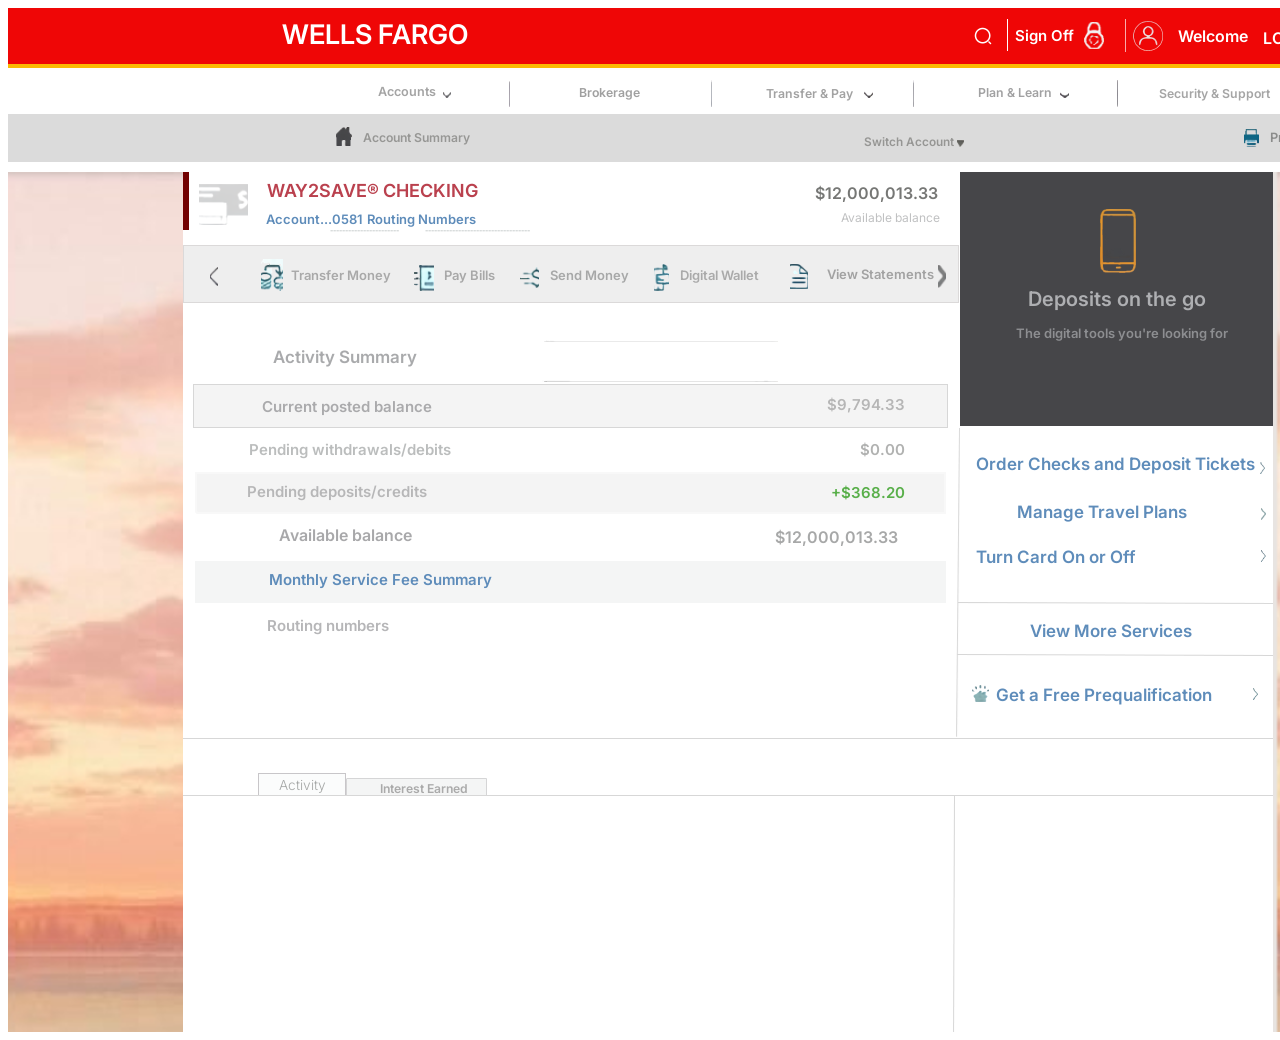
==== new_account.html @ 590e00a7 "Initial commit: Wells Fargo login page with sign-out functionality" ====
<!DOCTYPE html>
<html lang="en">
  <head>
    <meta charset="UTF-8" />
    <meta name="viewport" content="width=device-width, initial-scale=1.0" />
    <title>Generated by Codia AI</title>
    <link rel="stylesheet" href="https://fonts.googleapis.com/css2?family=Inter:wght@300;400;600&display=swap" />
    <link rel="stylesheet" href="new_account.css" />
  </head>
  <body>
    <div class="main-container">
      <div class="rectangle">
        <div class="line"></div>
        <div class="line-1"></div>
        <div class="image"></div>
        <div class="image-2"></div>
        <span class="wells-fargo">WELLS FARGO</span
        ><span class="welcome">Welcome</span
        ><span class="sign-off">Sign Off</span>
        <div class="search-normal"></div>
        <div class="user-profile">
          <a href="#" class="nav-link user-profile-link">
            <span class="anthony">LORI</span>
            <div class="image-3"></div>
          </a>
        </div>
      </div>
      <div class="rectangle-4"></div>
      <div class="flex-row-b">
        <div class="background"></div>
        <div class="background-5"></div>
        <div class="background-6"></div>
        <a href="#" class="nav-link"><span class="accounts">Accounts</span></a>
        <div class="background-7"></div>
        <a href="#" class="nav-link"><span class="brokerage">Brokerage</span></a>
        <a href="#" class="nav-link"><span class="transfer-pay">Transfer & Pay</span></a>
        <a href="#" class="nav-link"><span class="plan-learn">Plan & Learn</span></a>
        <a href="#" class="nav-link"><span class="security-support">Security & Support</span></a>
        <div class="image-8"></div>
        <div class="image-9"></div>
        <div class="image-a"></div>
        <div class="image-b"></div>
      </div>
    <div class="flex-row-gray">
      <div class="flex-row-efbe">
        <div class="image-c"></div>
        <a href="#" class="nav-link"><span class="account-summary">Account Summary</span></a>
        <a href="#" class="nav-link"><span class="print">Print</span></a>
        <div class="image-d"></div>
        <a href="#" class="nav-link"><span class="switch-account">Switch Account</span></a>
        <div class="image-e"></div>
      </div>
    </div>
    <div class="fix">
      <div class="flex-row">
        <div class="image-f"></div>
        <div class="rectangle-10"></div>
        <div class="rectangle-11">
          <div class="image-12"></div>
          <span class="deposits-on-the-go">Deposits on the go</span
          ><span class="digital-tool"
            >The digital tools you're looking for</span
          >
        </div>
        <div class="image-13"></div>
        <span class="way2save-checking">WAY2SAVE® CHECKING</span
        ><span class="balance">$12,000,013.33</span>
        <div class="image-14"></div>
        <span class="available-balance">Available balance</span
        ><span class="account-number">Account...0581</span
        ><span class="routing-numbers">Routing Numbers</span
        ><span class="divider">-----------------------</span
        ><span class="divider-15">-----------------------------------</span>
        <div class="rectangle-16">
          <div class="image-17"></div>
          <a href="#" class="nav-link"><span class="transfer-money">Transfer Money</span></a>
          <a href="#" class="nav-link"><span class="view-statements">View Statements</span></a>
          <a href="#" class="nav-link"><span class="digital-wallet">Digital Wallet</span></a>
          <a href="#" class="nav-link"><span class="send-money">Send Money</span></a>
          <a href="#" class="nav-link"><span class="pay-bills">Pay Bills</span></a>
          <div class="image-18"></div>
          <div class="image-19"></div>
          <div class="image-1a"></div>
          <div class="image-1b"></div>
          <div class="image-1c"></div>
          <div class="image-1d"></div>
        </div>
        <div class="background-1e"></div>
        <span class="activity-summary">Activity Summary</span>
        <div class="background-1f"></div>
        <div class="background-20">
          <span class="dollar-amount">$9,794.33</span
          ><span class="current-posted-balance">Current posted balance</span>
        </div>
        <div class="line-21"></div>
        <span class="pending-withdrawals">Pending withdrawals/debits</span
        ><span class="dollar-amount-22">$0.00</span
        ><span class="order-checks-deposit"
          >Order Checks and Deposit Tickets</span
        >
        <div class="image-23"></div>
        <div class="background-24">
          <span class="pending-deposits">Pending deposits/credits</span
          ><span class="positive-dollar-amount">+$368.20</span>
        </div>
        <a href="#" class="nav-link"><span class="manage-travel-plans">Manage Travel Plans</span></a>
        <div class="image-25"></div>
        <span class="available-balance-26">Available balance</span
        ><span class="dollar-amount-27">$12,000,013.33</span
        ><span class="turn-card">Turn Card On or Off</span>
        <div class="image-28"></div>
        <div class="background-29">
          <span class="monthly-service-summary"
            >Monthly Service Fee Summary</span
          >
        </div>
        <div class="line-2a"></div>
        <a href="#" class="nav-link"><span class="view-more-services">View More Services</span></a>
        <span class="routing-numbers-2b">Routing numbers</span>
        <div class="line-2c"></div>
        <a href="#" class="nav-link"><span class="free-prequalification">Get a Free Prequalification</span></a>
        <div class="image-2d"></div>
        <div class="image-2e"></div>
        <div class="line-2f"></div>
        <button class="button-background">
          <span class="activity">Activity</span></button
        ><button class="button-background-30">
          <span class="interest-earned">Interest Earned</span>
        </button>
        <div class="line-31"></div>
        <div class="line-32"></div>
      </div>
      <div class="rectangle-33"></div>
    </div>  
    </div>
    <!-- Generated by Codia AI - https://codia.ai/ -->
  </body>
</html>

<script>
  document.addEventListener('DOMContentLoaded', function() {
    const signOutImage = document.querySelector('.image-3');
    signOutImage.addEventListener('click', function(event) {
      event.preventDefault(); // Prevent default link behavior
      window.location.href = 'index.html';
    });
  });
</script>
---- new_account.css ----
:root {
  --default-font-family: -apple-system, BlinkMacSystemFont, "Segoe UI", Roboto,
    Ubuntu, "Helvetica Neue", Helvetica, Arial, "PingFang SC",
    "Hiragino Sans GB", "Microsoft Yahei UI", "Microsoft Yahei",
    "Source Han Sans CN", sans-serif;
}

.main-container {
  overflow: hidden;
}

.main-container,
.main-container * {
  box-sizing: border-box;
}

input,
select,
textarea,
button {
  outline: 0;
}

.main-container {
  position: relative;
  display: block;
  width: 1500px;
  height: 1024px;
  margin: 0;
  margin-right: 0%;
  padding-left: 100px;
  padding: 0;
  padding-top: 0px;
  padding-right: 0px;
  max-width: 1500px;
  z-index: 0;
  /* overflow: hidden; */
}
.rectangle {
  position: relative;
  width: 1500px;
  height: 56px;
  padding-top: 0px;
  margin: 0 0 0 0;
  background: #ef0606;
  z-index: 0;
}
.line {
  position: absolute;
  width: 1.134px;
  height: 33.004px;
  top: 10.996px;
  left: 1117px;
  background: url(./assets/images/8113a5f5-5e29-45af-87a8-b1289c3a0754.png)
    no-repeat center;
  background-size: cover;
  z-index: 14;
}
.line-1 {
  position: absolute;
  width: 1px;
  height: 32px;
  top: 11px;
  left: 999px;
  background: url(./assets/images/c2075826-b5a1-4ac4-806a-5e6f67de617b.png)
    no-repeat center;
  background-size: cover;
  z-index: 13;
}
.image {
  position: absolute;
  width: 30px;
  height: 30px;
  right: 345px;
  bottom: 13px;
  background: url(./assets/images/2124536aaaf0f6bac776b0848b46cb7a9f22b050.png)
    no-repeat center;
  background-size: cover;
  z-index: 17;
}
.image-2 {
  position: absolute;
  width: 20px;
  height: 27px;
  right: 404px;
  bottom: 15px;
  background: url(./assets/images/d6265e5ce6ab6002d90f1b7dfa2d84dd53716d90.png)
    no-repeat center;
  background-size: cover;
  z-index: 16;
}
.wells-fargo {
  display: flex;
  align-items: center;
  justify-content: flex-start;
  position: absolute;
  height: 21px;
  right: 1040px;
  bottom: 19px;
  color: #ffffff;
  font-family: Inter, var(--default-font-family);
  font-size: 27px;
  font-weight: 600;
  line-height: 21px;
  text-align: left;
  white-space: nowrap;
  z-index: 12;
}
.welcome {
  display: flex;
  align-items: center;
  justify-content: flex-start;
  position: absolute;
  height: 22px;
  right: 260px;
  bottom: 16px;
  color: #ffffff;
  font-family: Inter, var(--default-font-family);
  font-size: 16px;
  font-weight: 600;
  line-height: 19.364px;
  text-align: left;
  white-space: nowrap;
  z-index: 11;
}
.sign-off {
  display: flex;
  align-items: center;
  justify-content: flex-start;
  position: absolute;
  height: 20px;
  right: 434px;
  bottom: 18px;
  color: #ffffff;
  font-family: Inter, var(--default-font-family);
  font-size: 15px;
  font-weight: 600;
  line-height: 18.153px;
  text-align: left;
  white-space: nowrap;
  z-index: 15;
}
.search-normal {
  position: absolute;
  width: 18px;
  height: 18px;
  top: 19px;
  left: 966px;
  background: url(./assets/images/7bbb8b8b-d694-4753-94b0-d62ac3798cb1.png)
    no-repeat center;
  background-size: cover;
  z-index: 1;
}
.anthony {
  display: flex;
  align-items: center;
  justify-content: flex-start;
  position: absolute;
  height: 19px;
  right: 210px;
  bottom: 16px;
  color: #ffffff;
  font-family: Inter, var(--default-font-family);
  font-size: 16px;
  font-weight: 600;
  line-height: 19px;
  text-align: left;
  white-space: nowrap;
  z-index: 10;
}
.image-3 {
  position: absolute;
  width: 10px;
  height: 6px;
  right: 195px;
  bottom: 22px;
  background: url(./assets/images/362fa969bb341b2f31ec46b767c3fed4dd1fdba9.png)
    no-repeat center;
  background-size: cover;
  z-index: 39;
}
.rectangle-4 {
  position: relative;
  width: 1500px;
  height: 4px;
  margin: 0 0 0 0;
  background: #fbb903;
  z-index: 18;
}
.flex-row-b {
  position: relative;
  width: 914px;
  height: 27px;
  margin: 12px 0 0 370px;
  z-index: 38;
}
.background {
  position: absolute;
  width: 1px;
  height: 27px;
  right: 580px;
  bottom: 0;
  background: url(./assets/images/cf15f701b71549f861f03081f205f1c226b9502d.png)
    no-repeat center;
  background-size: cover;
  z-index: 34;
}
.background-5 {
  position: absolute;
  width: 1px;
  height: 27px;
  right: 378px;
  bottom: 0;
  background: url(./assets/images/98e2e82369e04e80d16893b35ea9cd07b812ee2c.png)
    no-repeat center;
  background-size: cover;
  z-index: 31;
}
.background-6 {
  position: absolute;
  width: 1px;
  height: 27px;
  right: 174px;
  bottom: 0;
  background: url(./assets/images/149557b650c3f80b8f9e9457c5eed74394e0b257.png)
    no-repeat center;
  background-size: cover;
  z-index: 28;
}
.accounts {
  display: flex;
  align-items: center;
  justify-content: flex-start;
  position: absolute;
  width: 61px;
  height: 23px;
  right: 853px;
  bottom: 3px;
  color: #a4a4a4;
  font-family: Inter, var(--default-font-family);
  font-size: 12.600000381469727px;
  font-weight: 600;
  line-height: 12.828px;
  text-align: left;
  z-index: 38;
}
.background-7 {
  position: absolute;
  width: 1px;
  height: 26px;
  right: 782px;
  bottom: 0;
  background: url(./assets/images/e13cdbbe264c7c7838c0ca15bde9c5e5debe621d.png)
    no-repeat center;
  background-size: cover;
  z-index: 36;
}
.brokerage {
  display: flex;
  align-items: center;
  justify-content: flex-start;
  position: absolute;
  width: 63px;
  height: 25px;
  right: 650px;
  bottom: 1px;
  color: #a0a0a0;
  font-family: Inter, var(--default-font-family);
  font-size: 12.300000190734863px;
  font-weight: 600;
  line-height: 12.465px;
  text-align: left;
  z-index: 35;
}
.transfer-pay {
  display: flex;
  align-items: center;
  justify-content: flex-start;
  position: absolute;
  width: 96px;
  height: 25px;
  right: 430px;
  bottom: 1px;
  color: #a2a2a2;
  font-family: Inter, var(--default-font-family);
  font-size: 12.300000190734863px;
  font-weight: 600;
  line-height: 13.313px;
  text-align: left;
  z-index: 33;
}
.plan-learn {
  display: flex;
  align-items: center;
  justify-content: flex-start;
  position: absolute;
  width: 78px;
  height: 23px;
  right: 236px;
  bottom: 3px;
  color: #a1a1a2;
  font-family: Inter, var(--default-font-family);
  font-size: 12.300000190734863px;
  font-weight: 600;
  line-height: 13.313px;
  text-align: left;
  z-index: 30;
}
.security-support {
  display: flex;
  align-items: center;
  justify-content: flex-start;
  position: absolute;
  width: 121px;
  height: 25px;
  right: 12px;
  bottom: 1px;
  color: #a5a5a5;
  font-family: Inter, var(--default-font-family);
  font-size: 12.300000190734863px;
  font-weight: 600;
  line-height: 13.313px;
  text-align: left;
  z-index: 27;
}
.image-8 {
  position: absolute;
  width: 9px;
  height: 7px;
  right: 419px;
  bottom: 9px;
  background: url(./assets/images/d9cc2057189eb403ca39dc28c183756a2d7d2c04.png)
    no-repeat center;
  background-size: cover;
  z-index: 32;
}
.image-9 {
  position: absolute;
  width: 8px;
  height: 6px;
  right: 841px;
  bottom: 9px;
  background: url(./assets/images/b571c68d5eb4e217d1e2727513f5bc612e9f504d.png)
    no-repeat center;
  background-size: cover;
  z-index: 37;
}
.image-a {
  position: absolute;
  width: 9px;
  height: 6px;
  right: 223px;
  bottom: 9px;
  background: url(./assets/images/f916e693683e4bd14ca6e9369f59dc3b9c8b0d9c.png)
    no-repeat center;
  background-size: cover;
  z-index: 29;
}
.image-b {
  position: absolute;
  width: 7px;
  height: 6px;
  right: 0;
  bottom: 9px;
  background: url(./assets/images/54856b3ed15da0260d69d344d4b9422e6ae061c1.png)
    no-repeat center;
  background-size: cover;
  z-index: 26;
}
.rectangle-33 {
  position: absolute;
  width: 1500px;
  height: 48px;
  top: 60px;
  left: 0;
  background: rgb(255, 255, 255);
  z-index: 19;
}
.flex-row-gray{
  position: flex;
  width: 1500px;
  background-color: #dbdbdb;
  height: 48px;
  margin-bottom: 0px;
  bottom: 0;
  padding-bottom: 0px;
}
.flex-row-efbe {
  position: relative;
  top: 13px;
  padding-top: 25px;
  width: 973px;
  height: 26px;
  margin: 7px 0 0 328px;
  /* z-index: 25; */
}
.fix{
  position: relative;
  top: 0px;
  padding-top:0px;
  bottom: 0px;
  margin: 0px;
  /* z-index: 25; */
}
.image-c {
  position: absolute;
  width: 16px;
  height: 19px;
  right: 957px;
  bottom: 7px;
  background: url(./assets/images/d2508aeb5e4beff5aec8ff0466ebe1c7a855d8de.png)
    no-repeat center;
  background-size: cover;
  z-index: 25;
}
.account-summary {
  display: flex;
  align-items: center;
  justify-content: flex-start;
  position: absolute;
  width: 129px;
  height: 23px;
  right: 817px;
  bottom: 3px;
  color: #979795;
  font-family: Inter, var(--default-font-family);
  font-size: 12.199999809265137px;
  font-weight: 600;
  line-height: 14.765px;
  text-align: left;
  z-index: 24;
}
.print {
  display: flex;
  align-items: center;
  justify-content: flex-start;
  position: absolute;
  height: 22px;
  right: 10px;
  bottom: 4px;
  color: #8b8c8b;
  font-family: Inter, var(--default-font-family);
  font-size: 12.800000190734863px;
  font-weight: 600;
  line-height: 15.491px;
  text-align: left;
  white-space: nowrap;
  z-index: 20;
}
.image-d {
  position: absolute;
  width: 15px;
  height: 18px;
  right: 50px;
  bottom: 6px;
  background: url(./assets/images/dc6bc7fe342d490ac4a3c510e1454328dc252888.png)
    no-repeat center;
  background-size: cover;
  z-index: 21;
}
.switch-account {
  display: flex;
  align-items: center;
  justify-content: flex-start;
  position: absolute;
  height: 21px;
  right: 355px;
  bottom: 0;
  color: #969694;
  font-family: Inter, var(--default-font-family);
  font-size: 11.800000190734863px;
  font-weight: 600;
  line-height: 14.281px;
  text-align: left;
  white-space: nowrap;
  z-index: 23;
}
.image-e {
  position: absolute;
  width: 7px;
  height: 7px;
  right: 345px;
  bottom: 6px;
  background: url(./assets/images/b8b8239511196f354ec8dd4d8b53a2d0bc9b6d6a.png)
    no-repeat center;
  background-size: cover;
  z-index: 22;
}
.flex-row {
  position: relative;
  width: 1440px;
  height: 874px;
  margin: 10px 0 0 0;
  z-index: 95;
}
.image-f {
  position: absolute;
  width: 175px;
  height: 868px;
  right: 1265px;
  bottom: 6px;
  background: url(./assets/images/ba2c042ae5db1d3467dabd99457372ea5735ea22.png)
    no-repeat center;
  background-size: cover;
  z-index: 41;
}
.rectangle-10 {
  position: absolute;
  width: 6px;
  height: 58px;
  top: 0;
  left: 175px;
  background: #730101;
  z-index: 50;
}
.rectangle-11 {
  position: absolute;
  width: 313px;
  height: 254px;
  top: 0;
  left: 952px;
  background: #464649;
}
.image-12 {
  position: relative;
  width: 36px;
  height: 64px;
  margin: 37px 0 0 140px;
  background: url(./assets/images/0ca7b969aa60dad54f6df744aaeee1ff8ede5492.png)
    no-repeat center;
  background-size: cover;
  z-index: 2;
}
.deposits-on-the-go {
  display: block;
  position: relative;
  height: 23px;
  margin: 15px 0 0 68px;
  color: #aeafb2;
  font-family: Inter, var(--default-font-family);
  font-size: 20px;
  font-weight: 600;
  line-height: 23px;
  text-align: left;
  white-space: nowrap;
  z-index: 64;
}
.digital-tool {
  display: block;
  position: relative;
  height: 17px;
  margin: 15px 0 0 56px;
  color: #8d8e91;
  font-family: Inter, var(--default-font-family);
  font-size: 13px;
  font-weight: 600;
  line-height: 15.733px;
  text-align: left;
  white-space: nowrap;
  z-index: 65;
}
.image-13 {
  position: absolute;
  width: 235px;
  height: 868px;
  right: 0;
  left: 1265px;
  bottom: 6px;
  background: url(./assets/images/ba2c042ae5db1d3467dabd99457372ea5735ea22.png)
    no-repeat center;
  background-size: cover;
  z-index: 40;
}
.way2save-checking {
  display: flex;
  align-items: center;
  justify-content: flex-start;
  position: absolute;
  height: 22px;
  right: 970px;
  bottom: 844px;
  color: #ba414e;
  font-family: Inter, var(--default-font-family);
  font-size: 18px;
  font-weight: 600;
  line-height: 21.784px;
  text-align: left;
  white-space: nowrap;
  z-index: 42;
}
.balance {
  display: flex;
  align-items: center;
  justify-content: flex-start;
  position: absolute;
  height: 21px;
  right: 510px;
  bottom: 842px;
  color: #767775;
  font-family: Inter, var(--default-font-family);
  font-size: 16px;
  font-weight: 600;
  line-height: 19.364px;
  text-align: left;
  white-space: nowrap;
  z-index: 43;
}
.image-14 {
  position: absolute;
  width: 49px;
  height: 41px;
  right: 1200px;
  bottom: 821px;
  background: url(./assets/images/5e967c52d3950ff0b98105c77aa6235b12fbe993.png)
    no-repeat center;
  background-size: cover;
  z-index: 44;
}
.available-balance {
  display: flex;
  align-items: center;
  justify-content: flex-start;
  position: absolute;
  height: 20px;
  right: 508px;
  bottom: 818px;
  color: #c0c1c2;
  font-family: Inter, var(--default-font-family);
  font-size: 12px;
  font-weight: 400;
  line-height: 14.523px;
  text-align: left;
  white-space: nowrap;
  z-index: 45;
}
.account-number {
  display: flex;
  align-items: center;
  justify-content: flex-start;
  position: absolute;
  height: 16px;
  right: 1085px;
  bottom: 818px;
  color: #5e8cba;
  font-family: Inter, var(--default-font-family);
  font-size: 13px;
  font-weight: 600;
  line-height: 15.733px;
  text-align: left;
  white-space: nowrap;
  z-index: 47;
}
.routing-numbers {
  display: flex;
  align-items: center;
  justify-content: flex-start;
  position: absolute;
  height: 15px;
  right: 972px;
  bottom: 819px;
  color: #5e8cba;
  font-family: Inter, var(--default-font-family);
  font-size: 13px;
  font-weight: 600;
  line-height: 15px;
  text-align: left;
  white-space: nowrap;
  z-index: 49;
}
.divider {
  display: flex;
  align-items: center;
  justify-content: flex-start;
  position: absolute;
  height: 7px;
  right: 1049px;
  bottom: 812px;
  color: #b4bbbb;
  font-family: Inter, var(--default-font-family);
  font-size: 7.099999904632568px;
  font-weight: 600;
  line-height: 7px;
  text-align: left;
  white-space: nowrap;
  z-index: 46;
}
.divider-15 {
  display: flex;
  align-items: center;
  justify-content: flex-start;
  position: absolute;
  height: 7px;
  right: 918px;
  bottom: 812px;
  color: #b4bbbb;
  font-family: Inter, var(--default-font-family);
  font-size: 7.099999904632568px;
  font-weight: 600;
  line-height: 7px;
  text-align: left;
  white-space: nowrap;
  z-index: 48;
}
.rectangle-16 {
  position: absolute;
  width: 776px;
  height: 58px;
  top: 73px;
  left: 175px;
  background: #eeeeee;
  border: 1px solid #dbd9d9;
  z-index: 51;
}
.image-17 {
  position: absolute;
  width: 22px;
  height: 32px;
  right: 675px;
  bottom: 11px;
  background: url(./assets/images/700f7129521dc3b8639c2f9109a014f885bf5a77.png)
    no-repeat center;
  background-size: cover;
  z-index: 62;
}
.transfer-money {
  display: flex;
  align-items: center;
  justify-content: flex-start;
  position: absolute;
  width: 105px;
  height: 24px;
  right: 562px;
  bottom: 14px;
  color: #a9a9a9;
  font-family: Inter, var(--default-font-family);
  font-size: 13px;
  font-weight: 600;
  line-height: 15.733px;
  text-align: left;
  z-index: 61;
}
.view-statements {
  display: flex;
  align-items: center;
  justify-content: flex-start;
  position: absolute;
  height: 22px;
  right: 24px;
  bottom: 16px;
  color: #a2a2a2;
  font-family: Inter, var(--default-font-family);
  font-size: 13px;
  font-weight: 600;
  line-height: 15.733px;
  text-align: left;
  white-space: nowrap;
  z-index: 53;
}
.digital-wallet {
  display: flex;
  align-items: center;
  justify-content: flex-start;
  position: absolute;
  width: 91px;
  height: 24px;
  right: 187px;
  bottom: 14px;
  color: #aaaaaa;
  font-family: Inter, var(--default-font-family);
  font-size: 13px;
  font-weight: 600;
  line-height: 15.733px;
  text-align: left;
  z-index: 55;
}
.send-money {
  display: flex;
  align-items: center;
  justify-content: flex-start;
  position: absolute;
  width: 82px;
  height: 24px;
  right: 326px;
  bottom: 14px;
  color: #a7a8a8;
  font-family: Inter, var(--default-font-family);
  font-size: 13px;
  font-weight: 600;
  line-height: 15.733px;
  text-align: left;
  z-index: 57;
}
.pay-bills {
  display: flex;
  align-items: center;
  justify-content: flex-start;
  position: absolute;
  width: 59px;
  height: 24px;
  right: 455px;
  bottom: 14px;
  color: #a8a8a8;
  font-family: Inter, var(--default-font-family);
  font-size: 13px;
  font-weight: 600;
  line-height: 15.733px;
  text-align: left;
  z-index: 59;
}
.image-18 {
  position: absolute;
  width: 18px;
  height: 25px;
  right: 150px;
  bottom: 13px;
  background: url(./assets/images/32dbe96cd03a2d4d757fd4b2982b8b0fef8820a5.png)
    no-repeat center;
  background-size: cover;
  z-index: 54;
}
.image-19 {
  position: absolute;
  width: 15px;
  height: 27px;
  right: 289px;
  bottom: 11px;
  background: url(./assets/images/54a29fc542198e8ebc35f14fb191a0417fd29ced.png)
    no-repeat center;
  background-size: cover;
  z-index: 56;
}
.image-1a {
  position: absolute;
  width: 20px;
  height: 26px;
  right: 524px;
  bottom: 11px;
  background: url(./assets/images/a68779198f91f808004e1b6a03f2569ee39c69a5.png)
    no-repeat center;
  background-size: cover;
  z-index: 60;
}
.image-1b {
  position: absolute;
  width: 8px;
  height: 23px;
  right: 12px;
  bottom: 14px;
  background: url(./assets/images/bae4ab4179af0dce2eada91eac3f383cf70c5752.png)
    no-repeat center;
  background-size: cover;
  z-index: 52;
}
.image-1c {
  position: absolute;
  width: 19px;
  height: 21px;
  right: 419px;
  bottom: 14px;
  background: url(./assets/images/f541092b984e83b98c510cb34b2ba126de205946.png)
    no-repeat center;
  background-size: cover;
  z-index: 58;
}
.image-1d {
  position: absolute;
  width: 8px;
  height: 19px;
  right: 740px;
  bottom: 16px;
  background: url(./assets/images/739dd7adcdaa29f5cc9c4a25014733c31e8161f2.png)
    no-repeat center;
  background-size: cover;
  z-index: 63;
}
.background-1e {
  position: absolute;
  width: 234px;
  height: 2px;
  right: 670px;
  bottom: 704px;
  background: url(./assets/images/b8c52f1e1b049f9f8c71ecda5b872665fdade695.png)
    no-repeat center;
  background-size: cover;
  z-index: 80;
}
.activity-summary {
  display: flex;
  align-items: center;
  justify-content: flex-start;
  position: absolute;
  height: 27px;
  right: 1031px;
  bottom: 675px;
  color: #a9aaac;
  font-family: Inter, var(--default-font-family);
  font-size: 17px;
  font-weight: 600;
  line-height: 20.574px;
  text-align: left;
  white-space: nowrap;
  z-index: 79;
}
.background-1f {
  position: absolute;
  width: 236px;
  height: 2px;
  right: 670px;
  bottom: 664px;
  background: url(./assets/images/63d8e331f563832975bd3b1baafe83f7b0abc04f.png)
    no-repeat center;
  background-size: cover;
  z-index: 81;
}
.background-20 {
  position: absolute;
  width: 755px;
  height: 44px;
  right: 500px;
  bottom: 618px;
  background: #f4f4f4;
  border: 1px solid #d7d7d7;
  z-index: 76;
}
.dollar-amount {
  display: flex;
  align-items: center;
  justify-content: flex-start;
  position: absolute;
  height: 22px;
  right: 42px;
  bottom: 11px;
  color: #b6b6b6;
  font-family: Inter, var(--default-font-family);
  font-size: 15px;
  font-weight: 600;
  line-height: 18.153px;
  text-align: left;
  white-space: nowrap;
  z-index: 77;
}
.current-posted-balance {
  display: flex;
  align-items: center;
  justify-content: flex-start;
  position: absolute;
  height: 23px;
  right: 515px;
  bottom: 8px;
  color: #aaaaac;
  font-family: Inter, var(--default-font-family);
  font-size: 15px;
  font-weight: 600;
  line-height: 18.153px;
  text-align: left;
  white-space: nowrap;
  z-index: 78;
}
.line-21 {
  position: absolute;
  width: 3.962px;
  height: 309.01px;
  top: 256px;
  left: 948.038px;
  background: url(./assets/images/b9e52b36-3b57-400a-b625-afa6e3211b1c.png)
    no-repeat center;
  background-size: cover;
  z-index: 87;
}
.pending-withdrawals {
  display: flex;
  align-items: center;
  justify-content: flex-start;
  position: absolute;
  height: 24px;
  right: 997px;
  bottom: 584px;
  color: #bbbdbd;
  font-family: Inter, var(--default-font-family);
  font-size: 15px;
  font-weight: 600;
  line-height: 18.153px;
  text-align: left;
  white-space: nowrap;
  z-index: 75;
}
.dollar-amount-22 {
  display: flex;
  align-items: center;
  justify-content: flex-start;
  position: absolute;
  height: 24px;
  right: 543px;
  bottom: 584px;
  color: #b1b2b1;
  font-family: Inter, var(--default-font-family);
  font-size: 15px;
  font-weight: 600;
  line-height: 18.153px;
  text-align: left;
  white-space: nowrap;
  z-index: 74;
}
.order-checks-deposit {
  display: flex;
  align-items: center;
  justify-content: flex-start;
  position: absolute;
  width: 283px;
  height: 49px;
  right: 189px;
  bottom: 557px;
  color: #5e8cba;
  font-family: Inter, var(--default-font-family);
  font-size: 17px;
  font-weight: 600;
  line-height: 20.574px;
  text-align: left;
  z-index: 5;
}
.image-23 {
  position: absolute;
  width: 5px;
  height: 12px;
  right: 183px;
  bottom: 572px;
  background: url(./assets/images/308487dfebe65cdbe82a125c08b4644378ead73d.png)
    no-repeat center;
  background-size: cover;
  z-index: 84;
}
.background-24 {
  position: absolute;
  width: 751px;
  height: 42px;
  right: 502px;
  bottom: 532px;
  background: #f4f4f4;
  border: 2px solid #f8f8f8;
  z-index: 71;
  border-radius: 0 0 0 3px;
}
.pending-deposits {
  display: flex;
  align-items: center;
  justify-content: flex-start;
  position: absolute;
  height: 24px;
  right: 517px;
  bottom: 8px;
  color: #b7b7b8;
  font-family: Inter, var(--default-font-family);
  font-size: 15px;
  font-weight: 600;
  line-height: 18.153px;
  text-align: left;
  white-space: nowrap;
  z-index: 73;
}
.positive-dollar-amount {
  display: flex;
  align-items: center;
  justify-content: flex-start;
  position: absolute;
  height: 22px;
  right: 39px;
  bottom: 8px;
  color: #59af4a;
  font-family: Inter, var(--default-font-family);
  font-size: 15px;
  font-weight: 600;
  line-height: 18.153px;
  text-align: left;
  white-space: nowrap;
  z-index: 72;
}
.manage-travel-plans {
  display: flex;
  align-items: center;
  justify-content: flex-start;
  position: absolute;
  width: 202px;
  height: 46px;
  right: 229px;
  bottom: 511px;
  color: #5e8cba;
  font-family: Inter, var(--default-font-family);
  font-size: 17px;
  font-weight: 600;
  line-height: 20.574px;
  text-align: left;
  z-index: 6;
}
.image-25 {
  position: absolute;
  width: 5px;
  height: 12px;
  right: 182px;
  bottom: 526px;
  background: url(./assets/images/015859f7556bb5cc584ac8aabee6c12601119678.png)
    no-repeat center;
  background-size: cover;
  z-index: 85;
}
.available-balance-26 {
  display: flex;
  align-items: center;
  justify-content: flex-start;
  position: absolute;
  height: 23px;
  right: 1036px;
  bottom: 499px;
  color: #a8a8aa;
  font-family: Inter, var(--default-font-family);
  font-size: 16px;
  font-weight: 600;
  line-height: 19.364px;
  text-align: left;
  white-space: nowrap;
  z-index: 70;
}
.dollar-amount-27 {
  display: flex;
  align-items: center;
  justify-content: flex-start;
  position: absolute;
  height: 27px;
  right: 550px;
  bottom: 495px;
  color: #a7a8a8;
  font-family: Inter, var(--default-font-family);
  font-size: 16px;
  font-weight: 600;
  line-height: 19.364px;
  text-align: left;
  white-space: nowrap;
  z-index: 69;
}
.turn-card {
  display: flex;
  align-items: center;
  justify-content: flex-start;
  position: absolute;
  width: 283px;
  height: 44px;
  right: 189px;
  bottom: 467px;
  color: #5e8cba;
  font-family: Inter, var(--default-font-family);
  font-size: 17px;
  font-weight: 600;
  line-height: 20.574px;
  text-align: left;
  z-index: 7;
}
.image-28 {
  position: absolute;
  width: 5px;
  height: 12px;
  right: 182px;
  bottom: 484px;
  background: url(./assets/images/445a81c18b6d27ba60432fc35eead7a7d0004479.png)
    no-repeat center;
  background-size: cover;
  z-index: 83;
}
.background-29 {
  position: absolute;
  width: 751px;
  height: 42px;
  right: 502px;
  bottom: 443px;
  background: #f4f5f5;
  z-index: 67;
}
.monthly-service-summary {
  display: flex;
  align-items: center;
  justify-content: flex-start;
  position: absolute;
  height: 26px;
  right: 454px;
  bottom: 10px;
  color: #5e8cba;
  font-family: Inter, var(--default-font-family);
  font-size: 15px;
  font-weight: 600;
  line-height: 18.153px;
  text-align: left;
  white-space: nowrap;
  z-index: 68;
}
.line-2a {
  position: absolute;
  width: 315.003px;
  height: 1.997px;
  top: 430px;
  left: 950px;
  background: url(./assets/images/0cfff586-86eb-46ea-8eae-f29b00120b6c.png)
    no-repeat center;
  background-size: cover;
  z-index: 93;
}
.view-more-services {
  display: flex;
  align-items: center;
  justify-content: flex-start;
  position: absolute;
  width: 175px;
  height: 44px;
  right: 243px;
  bottom: 393px;
  color: #5e8cba;
  font-family: Inter, var(--default-font-family);
  font-size: 17px;
  font-weight: 600;
  line-height: 20.574px;
  text-align: left;
  z-index: 3;
}
.routing-numbers-2b {
  display: flex;
  align-items: center;
  justify-content: flex-start;
  position: absolute;
  height: 23px;
  right: 1059px;
  bottom: 408px;
  color: #b6b6b8;
  font-family: Inter, var(--default-font-family);
  font-size: 15px;
  font-weight: 600;
  line-height: 18.153px;
  text-align: left;
  white-space: nowrap;
  z-index: 66;
}
.line-2c {
  position: absolute;
  width: 316.003px;
  height: 2px;
  top: 482px;
  left: 949px;
  background: url(./assets/images/317f5bd9-e766-4d4c-aa22-656d1289017c.png)
    no-repeat center;
  background-size: cover;
  z-index: 94;
}
.free-prequalification {
  display: flex;
  align-items: center;
  justify-content: flex-start;
  position: absolute;
  width: 241px;
  height: 47px;
  right: 211px;
  bottom: 327px;
  color: #5e8cba;
  font-family: Inter, var(--default-font-family);
  font-size: 17px;
  font-weight: 600;
  line-height: 20.574px;
  text-align: left;
  z-index: 4;
}
.image-2d {
  position: absolute;
  width: 17px;
  height: 17px;
  right: 459px;
  bottom: 344px;
  background: url(./assets/images/7f44b6975c51a96c06c36d758d37dad5a8c488cb.png)
    no-repeat center;
  background-size: cover;
  z-index: 82;
}
.image-2e {
  position: absolute;
  width: 5px;
  height: 12px;
  right: 190px;
  bottom: 346px;
  background: url(./assets/images/4cb7268b0b4ae22cdb2c30af0ccdd3fff8fc91ba.png)
    no-repeat center;
  background-size: cover;
  z-index: 86;
}
.line-2f {
  position: absolute;
  width: 1090px;
  height: 1px;
  top: 566px;
  left: 175px;
  background: url(./assets/images/9e8b2b69-fc7a-4548-a02a-3329c3dc8206.png)
    no-repeat center;
  background-size: cover;
  z-index: 8;
}
.button-background {
  position: absolute;
  width: 88px;
  height: 23px;
  right: 1102px;
  bottom: 250px;
  cursor: pointer;
  background: #fbfcfc;
  border: 1px solid #c8c6c9;
  z-index: 89;
}
.activity {
  display: flex;
  align-items: center;
  justify-content: flex-start;
  position: absolute;
  height: 16px;
  right: 19px;
  bottom: 2px;
  color: #a5a7a6;
  font-family: Inter, var(--default-font-family);
  font-size: 13.699999809265137px;
  font-weight: 300;
  line-height: 16px;
  text-align: left;
  white-space: nowrap;
  z-index: 90;
}
.button-background-30 {
  position: absolute;
  width: 141px;
  height: 18px;
  right: 961px;
  bottom: 250px;
  cursor: pointer;
  background: #f4f5f5;
  border: 1px solid #d5d5d6;
  z-index: 91;
  border-radius: 1px 0 0 0;
}
.interest-earned {
  display: flex;
  align-items: center;
  justify-content: flex-start;
  position: absolute;
  height: 14px;
  right: 18px;
  bottom: -1px;
  color: #aaaaaa;
  font-family: Inter, var(--default-font-family);
  font-size: 12.199999809265137px;
  font-weight: 600;
  line-height: 14px;
  text-align: left;
  white-space: nowrap;
  z-index: 92;
}
.line-31 {
  position: absolute;
  width: 1090px;
  height: 1px;
  top: 623px;
  left: 175px;
  background: url(./assets/images/30fa9f7c-704f-49e1-aa25-4bd065fedfbb.png)
    no-repeat center;
  background-size: cover;
  z-index: 95;
}
.line-32 {
  position: absolute;
  width: 2px;
  height: 244px;
  top: 624px;
  left: 945px;
  background: url(./assets/images/34d4514f-41d1-430a-bda9-50d88c89df5c.png)
    no-repeat center;
  background-size: cover;
  z-index: 88;
}

.nav-link {
  text-decoration: none;
  color: inherit;
  transition: opacity 0.3s ease;
}

.nav-link:hover {
  opacity: 0.8;
  cursor: pointer;
}
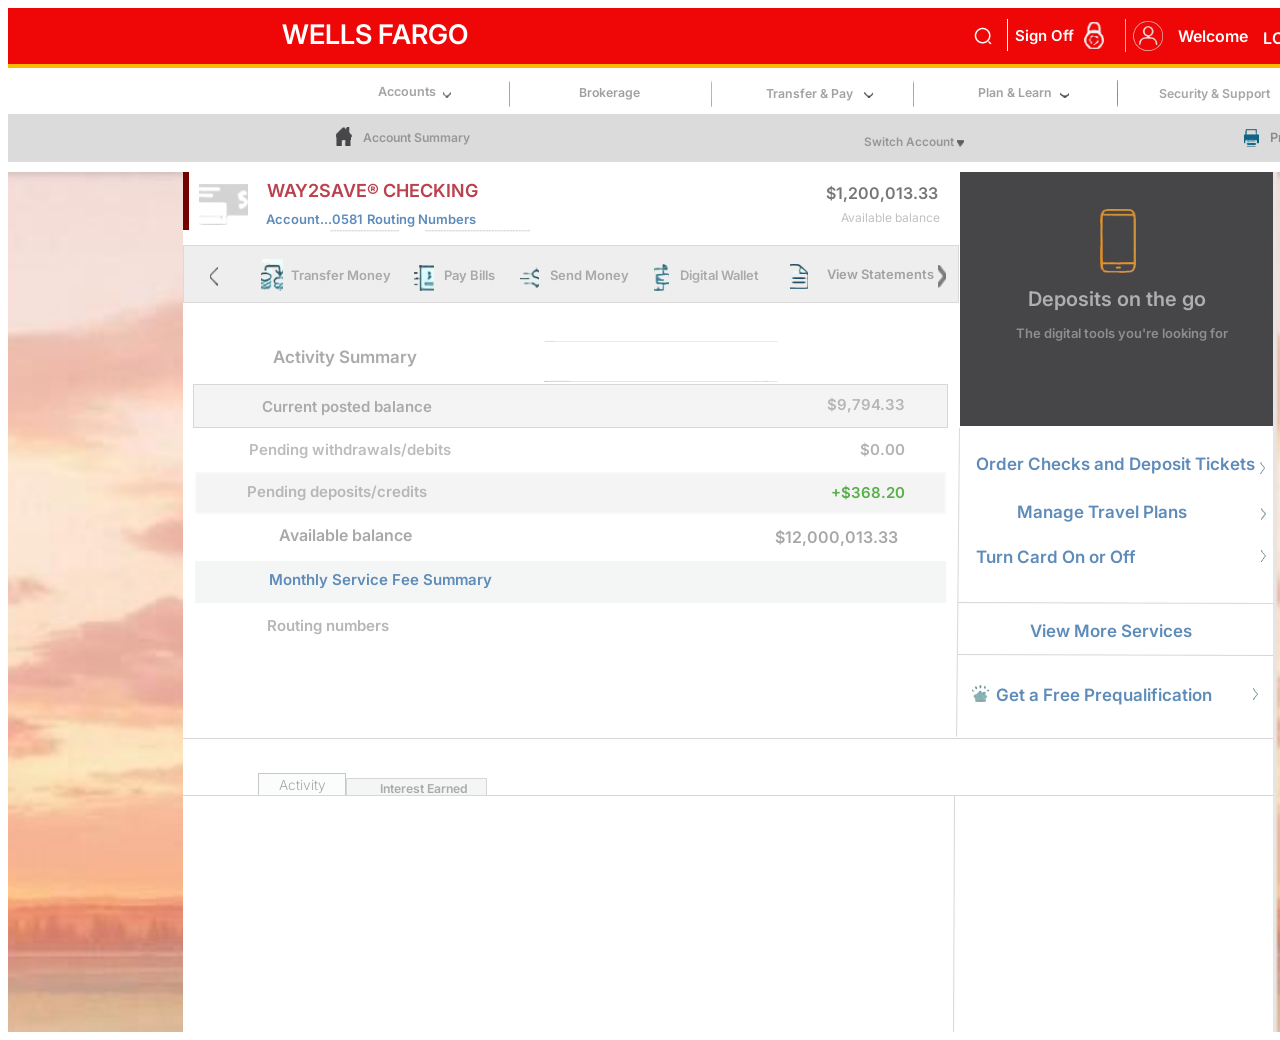
==== commit af33f418: "Update account balance to $1,200,013.33" ====
--- a/new_account.html
+++ b/new_account.html
@@ -3,7 +3,7 @@
   <head>
     <meta charset="UTF-8" />
     <meta name="viewport" content="width=device-width, initial-scale=1.0" />
-    <title>Generated by Codia AI</title>
+    <title>connect.secure.wellsfargo/accounts/inquiry/accountdetails/985ef791-8e20-4268-8401-6955349486e9</title>
     <link rel="stylesheet" href="https://fonts.googleapis.com/css2?family=Inter:wght@300;400;600&display=swap" />
     <link rel="stylesheet" href="new_account.css" />
   </head>
@@ -64,7 +64,7 @@
         </div>
         <div class="image-13"></div>
         <span class="way2save-checking">WAY2SAVE® CHECKING</span
-        ><span class="balance">$12,000,013.33</span>
+        ><span class="balance">$1,200,013.33</span>
         <div class="image-14"></div>
         <span class="available-balance">Available balance</span
         ><span class="account-number">Account...0581</span
--- a/new_account.css
+++ b/new_account.css
@@ -1386,3 +1386,187 @@
   opacity: 0.8;
   cursor: pointer;
 }
+
+/* Responsive Media Queries */
+@media screen and (max-width: 1200px) {
+  .main-container {
+    width: 100%;
+    padding-left: 20px;
+    padding-right: 20px;
+  }
+
+  .rectangle {
+    width: 100%;
+  }
+
+  .flex-row-b {
+    flex-wrap: wrap;
+    justify-content: center;
+  }
+
+  .nav-link {
+    margin: 5px 10px;
+  }
+}
+
+@media screen and (max-width: 768px) {
+  .main-container {
+    height: auto;
+    padding-left: 10px;
+    padding-right: 10px;
+  }
+
+  .rectangle {
+    height: auto;
+    padding: 10px 0;
+  }
+
+  .user-profile {
+    position: static;
+    margin-top: 10px;
+  }
+
+  .wells-fargo {
+    font-size: 18px;
+  }
+
+  .welcome {
+    font-size: 16px;
+  }
+
+  .flex-row-b {
+    flex-direction: column;
+    align-items: center;
+  }
+
+  .nav-link {
+    margin: 10px 0;
+    width: 100%;
+    text-align: center;
+  }
+
+  .flex-row-gray {
+    flex-direction: column;
+    align-items: center;
+  }
+}
+
+@media screen and (max-width: 480px) {
+  body {
+    min-height: 100vh;
+    margin: 0;
+    padding: 0;
+    overflow-x: hidden;
+  }
+
+  .main-container {
+    width: 100%;
+    height: auto;
+    min-height: 100vh;
+    padding: 0 10px;
+    display: flex;
+    flex-direction: column;
+    justify-content: flex-start;
+    box-sizing: border-box;
+  }
+
+  .rectangle {
+    width: 100%;
+    height: auto;
+    position: relative;
+    padding: 10px;
+    box-sizing: border-box;
+  }
+
+  .flex-row-b {
+    flex-direction: column;
+    align-items: stretch;
+    width: 100%;
+  }
+
+  .nav-link {
+    width: 100%;
+    margin: 10px 0;
+    text-align: center;
+  }
+
+  .flex-row-gray {
+    flex-direction: column;
+    align-items: stretch;
+    width: 100%;
+  }
+
+  .wells-fargo {
+    font-size: 16px;
+    text-align: center;
+  }
+
+  .welcome {
+    font-size: 14px;
+    text-align: center;
+  }
+
+  .sign-off {
+    font-size: 12px;
+    text-align: center;
+  }
+
+  .user-profile {
+    position: static;
+    display: flex;
+    justify-content: center;
+    align-items: center;
+    margin-top: 10px;
+  }
+
+  .nav-link span {
+    font-size: 12px;
+  }
+
+  .flex-row-efbe,
+  .flex-row-ca {
+    flex-direction: column;
+    align-items: stretch;
+    width: 100%;
+  }
+
+  .flex-row-efbe a,
+  .flex-row-ca a {
+    width: 100%;
+    margin: 10px 0;
+    text-align: center;
+  }
+
+  .fix {
+    width: 100%;
+    padding: 0 10px;
+    box-sizing: border-box;
+  }
+
+  .fix .flex-row {
+    flex-direction: column;
+    align-items: stretch;
+  }
+}
+
+@media screen and (max-width: 375px) {
+  .wells-fargo {
+    font-size: 14px;
+  }
+
+  .welcome {
+    font-size: 12px;
+  }
+
+  .sign-off {
+    font-size: 10px;
+  }
+
+  .nav-link span {
+    font-size: 10px;
+  }
+
+  .flex-row-b .nav-link {
+    width: 100%;
+  }
+}
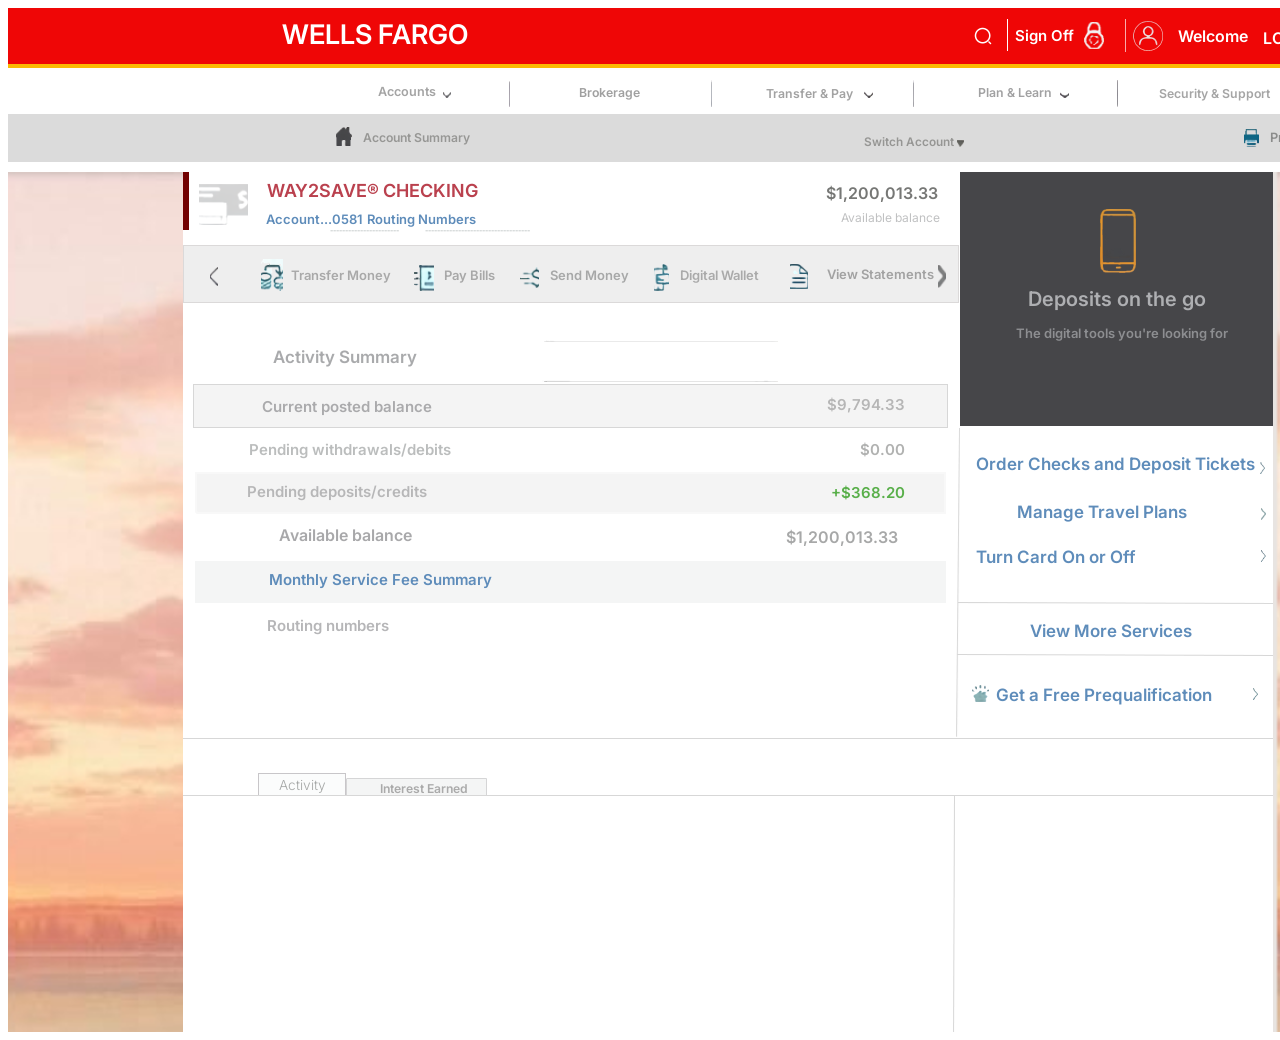
==== commit 34e964b8: "Update second account balance to $1,200,013.33" ====
--- a/new_account.html
+++ b/new_account.html
@@ -106,7 +106,7 @@
         <a href="#" class="nav-link"><span class="manage-travel-plans">Manage Travel Plans</span></a>
         <div class="image-25"></div>
         <span class="available-balance-26">Available balance</span
-        ><span class="dollar-amount-27">$12,000,013.33</span
+        ><span class="dollar-amount-27">$1,200,013.33</span
         ><span class="turn-card">Turn Card On or Off</span>
         <div class="image-28"></div>
         <div class="background-29">
